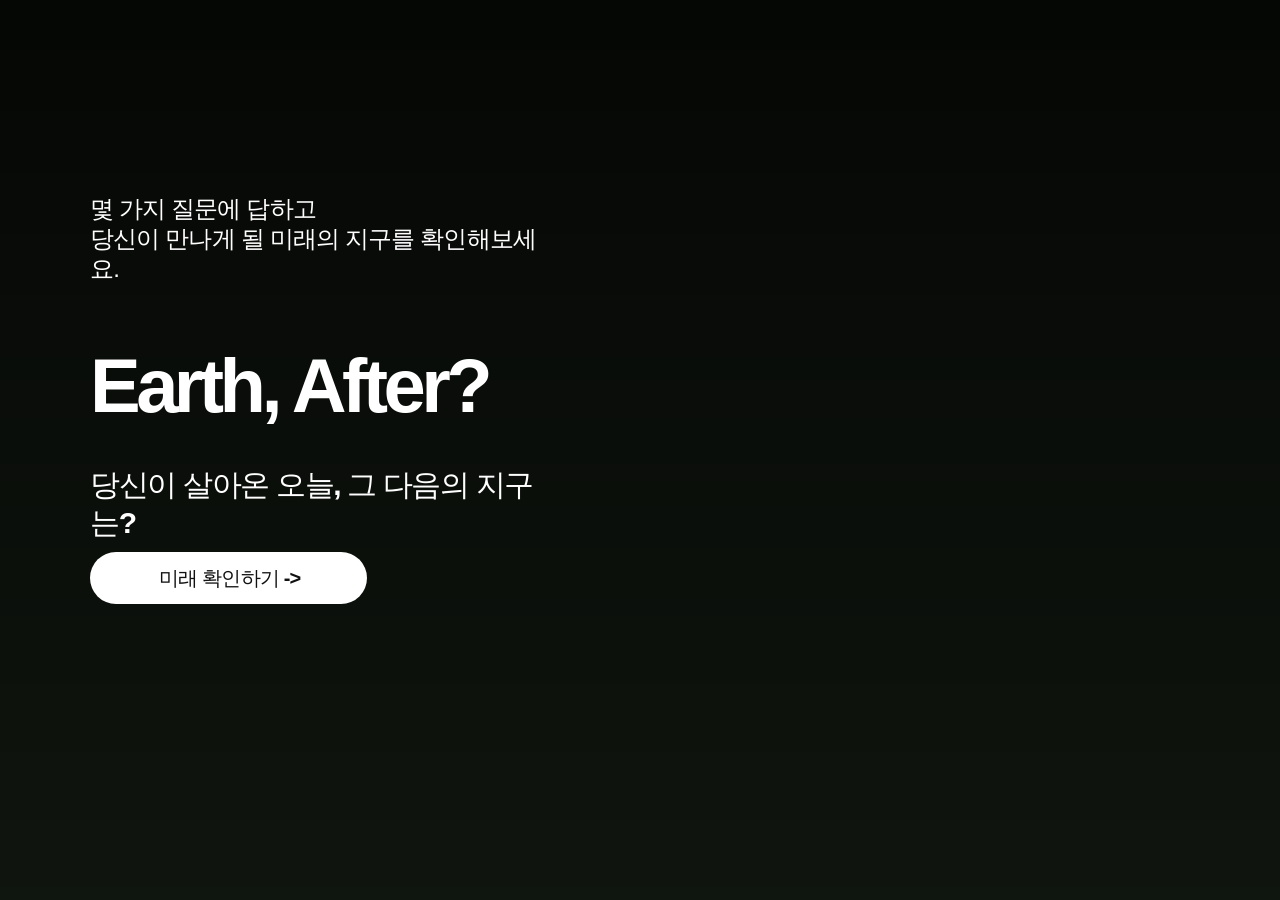
==== templates/index.html @ 68c6d66e "Add main page1" ====
<!doctype html>
<html lang="ko">
  <head>
    <meta charset="UTF-8" />
    <meta name="viewport" content="width=device-width, initial-scale=1.0" />
    <meta
      name="description"
      content="몇 가지 질문에 답하고 당신이 만나게 될 미래의 지구를 확인해보세요."
    />
    <title>Earth, After?</title>
    <style>
      :root {
        color-scheme: dark;
        font-family:
          Inter, Pretendard, "Noto Sans KR", "Apple SD Gothic Neo", sans-serif;
        font-synthesis: none;
        text-rendering: optimizeLegibility;
        -webkit-font-smoothing: antialiased;
        -moz-osx-font-smoothing: grayscale;
      }

      *,
      *::before,
      *::after {
        box-sizing: border-box;
      }

      html,
      body {
        width: 100%;
        min-width: 320px;
        height: 100%;
        margin: 0;
      }

      body {
        overflow: hidden;
        background: #101510;
      }

      .hero {
        position: relative;
        width: 100%;
        min-height: 100vh;
        min-height: 100svh;
        overflow: hidden;
        isolation: isolate;
      }

      .background,
      .background__slide,
      .background__shade {
        position: absolute;
        inset: 0;
      }

      .background {
        z-index: -1;
        background: #182017;
      }

      .background__slide {
        background-position: center;
        background-repeat: no-repeat;
        background-size: cover;
        filter: blur(8px);
        opacity: 0;
        transition: opacity 1.6s ease-in-out, filter 1.6s ease-in-out;
        will-change: opacity;
      }

      .background__slide.is-active {
        filter: blur(0);
        opacity: 1;
      }

      .background__shade {
        width: 100%;
        background: linear-gradient(
          180deg,
          rgba(0, 0, 0, 0.78) 0%,
          rgba(0, 0, 0, 0.54) 52%,
          rgba(0, 0, 0, 0.34) 100%
        );
        pointer-events: none;
      }

      .hero__content {
        position: absolute;
        inset: 0;
        color: #fff;
      }

      .hero__intro,
      .hero__title,
      .hero__tagline,
      .hero__action {
        position: absolute;
        left: 90px;
        margin: 0;
      }

      .hero__intro {
        top: 21.5vh;
        width: min(460px, calc(100vw - 48px));
        font-size: 24px;
        font-weight: 400;
        line-height: 1.25;
        letter-spacing: -0.035em;
      }

      .hero__title {
        top: 38vh;
        width: min(460px, calc(100vw - 48px));
        font-size: 76px;
        font-weight: 700;
        line-height: 1.16;
        letter-spacing: -0.06em;
        white-space: nowrap;
      }

      .hero__tagline {
        top: 51.8vh;
        width: min(460px, calc(100vw - 48px));
        font-size: 30px;
        font-weight: 600;
        line-height: 1.25;
        letter-spacing: -0.045em;
      }

      .hero__action {
        top: 61.3vh;
        display: flex;
        width: 277px;
        height: 52px;
        align-items: center;
        padding: 0 0 0 69px;
        border: 0;
        border-radius: 999px;
        background: #fff;
        color: #111;
        font: inherit;
        text-decoration: none;
        cursor: pointer;
        transition: background-color 160ms ease, transform 160ms ease;
      }

      .hero__action span {
        width: 136px;
        font-size: 20px;
        font-weight: 600;
        line-height: 24px;
        letter-spacing: -0.04em;
        white-space: nowrap;
      }

      .hero__action:hover {
        background: #e8eee8;
        transform: translateY(-2px);
      }

      .hero__action:focus-visible {
        outline: 3px solid #fff;
        outline-offset: 5px;
      }

      @media (max-width: 760px) {
        .hero__content {
          display: flex;
          flex-direction: column;
          justify-content: center;
          gap: 20px;
          padding: 32px 24px;
        }

        .hero__intro,
        .hero__title,
        .hero__tagline,
        .hero__action {
          position: static;
          width: auto;
        }

        .hero__intro {
          max-width: 520px;
          font-size: clamp(18px, 4.8vw, 24px);
          line-height: 1.45;
        }

        .hero__title {
          font-size: clamp(54px, 12vw, 76px);
          line-height: 1.08;
          letter-spacing: -0.07em;
        }

        .hero__tagline {
          max-width: 460px;
          font-size: clamp(23px, 5.7vw, 30px);
          line-height: 1.35;
          white-space: normal;
        }

        .hero__action {
          flex: 0 0 52px;
          width: min(277px, 100%);
          height: 52px;
          padding-left: clamp(24px, 13vw, 69px);
        }

        .hero__action span {
          font-size: 22px;
        }
      }

      @media (prefers-reduced-motion: reduce) {
        *,
        *::before,
        *::after {
          scroll-behavior: auto !important;
          transition-duration: 0.01ms !important;
        }
      }
    </style>
  </head>
  <body>
    <main class="hero">
      <div class="background" aria-hidden="true">
        <div class="background__slide is-active"></div>
        <div class="background__slide"></div>
        <div class="background__slide"></div>
        <div class="background__slide"></div>
        <div class="background__slide"></div>
        <div class="background__slide"></div>
        <div class="background__slide"></div>
        <div class="background__shade"></div>
      </div>

      <section class="hero__content" aria-labelledby="hero-title">
        <p class="hero__intro">
          몇 가지 질문에 답하고<br />
          당신이 만나게 될 미래의 지구를 확인해보세요.
        </p>
        <h1 class="hero__title" id="hero-title">Earth, After?</h1>
        <p class="hero__tagline">당신이 살아온 오늘, 그 다음의 지구는?</p>
        <button class="hero__action" type="button">
          <span>미래 확인하기 -&gt;</span>
        </button>
      </section>
    </main>

    <script>
      const photos = [
        "pexels-naro-k-670655635-26762537.jpg",
        "pexels-suju-31056200.jpg",
        "pexels-lezginepik-36749129.jpg",
        "pexels-wilmowski-4604815.jpg",
        "pexels-mehmetsutlas-30029023.jpg",
        "pexels-dons-min-2153756611-36521805.jpg",
        "pexels-matvei-2160105320-36626516.jpg",
      ];
      const slides = document.querySelectorAll(".background__slide");
      let activeSlide = 0;

      slides.forEach((slide, index) => {
        slide.style.backgroundImage = `url("assets/backgrounds/${photos[index]}")`;
      });

      if (!window.matchMedia("(prefers-reduced-motion: reduce)").matches) {
        window.setInterval(() => {
          slides[activeSlide].classList.remove("is-active");
          activeSlide = (activeSlide + 1) % slides.length;
          slides[activeSlide].classList.add("is-active");
        }, 5000);
      }
    </script>
  </body>
</html>
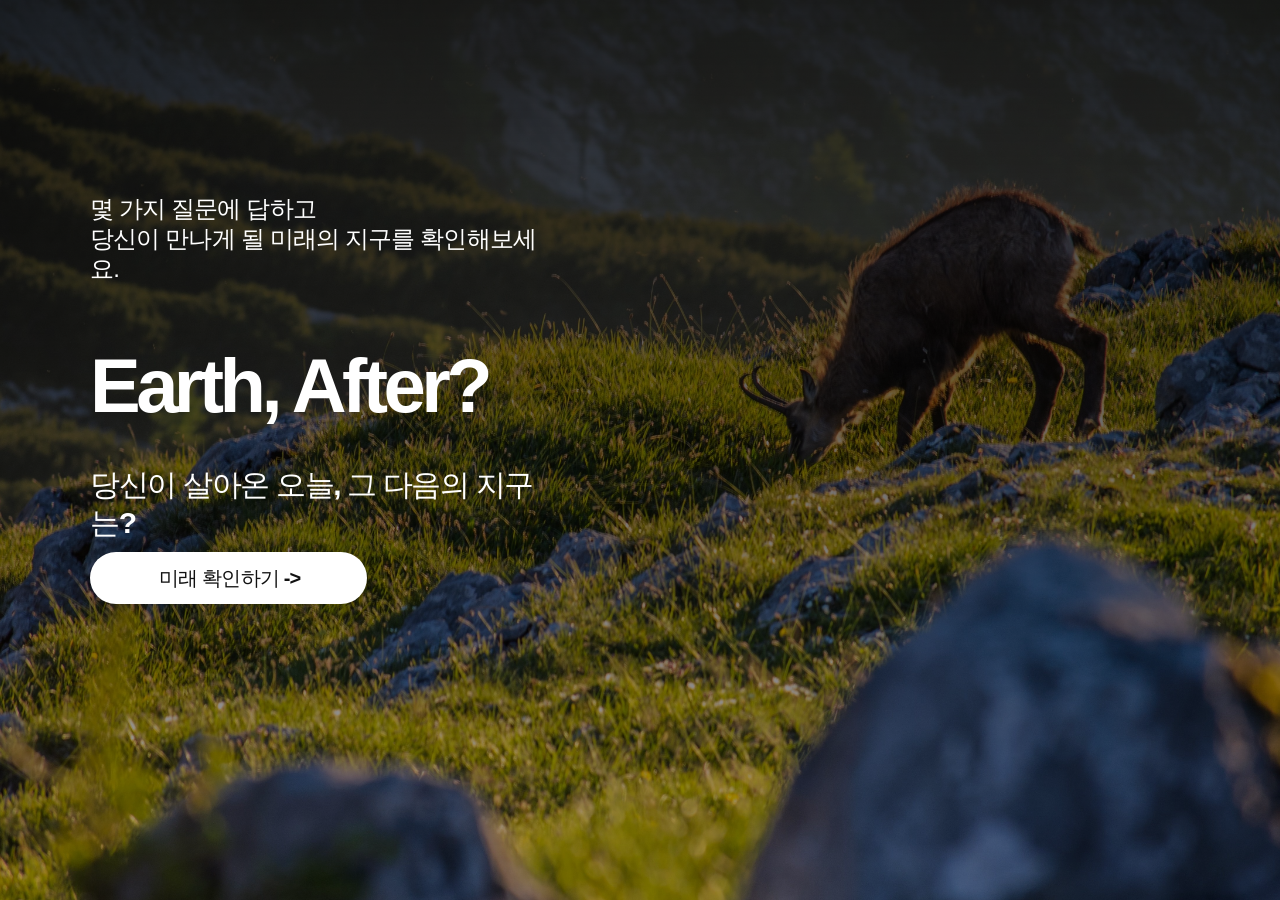
==== commit e1c53523: "Fix background image paths" ====
--- a/templates/index.html
+++ b/templates/index.html
@@ -262,7 +262,7 @@
       let activeSlide = 0;
 
       slides.forEach((slide, index) => {
-        slide.style.backgroundImage = `url("assets/backgrounds/${photos[index]}")`;
+        slide.style.backgroundImage = `url("/static/images/backgrounds/${photos[index]}")`;
       });
 
       if (!window.matchMedia("(prefers-reduced-motion: reduce)").matches) {
